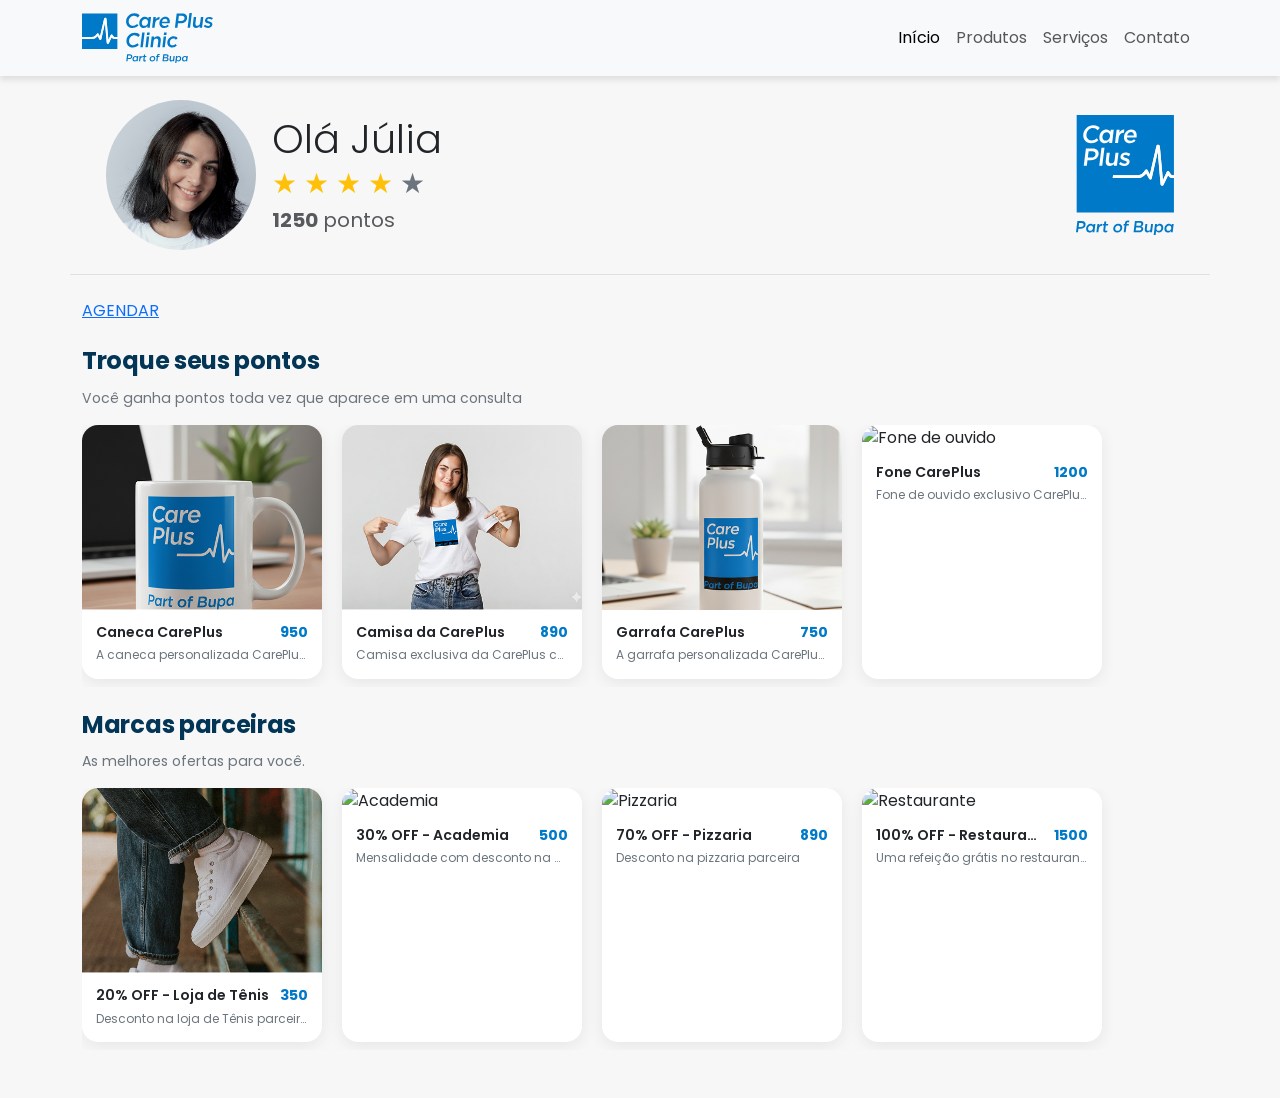
==== index.html @ bc7480e4 "feat: implementando a logica do localstorage" ====
<!DOCTYPE html>
<html lang="pt-br">

<head>
    <meta charset="UTF-8">
    <meta name="viewport" content="width=device-width, initial-scale=1.0">
    <title>CarePlus</title>

    <link rel="shortcut icon" href="images/Logotipo-Care_Plus.svg" type="image/x-icon">

    <link href="https://cdn.jsdelivr.net/npm/bootstrap@5.3.8/dist/css/bootstrap.min.css" rel="stylesheet"
        integrity="sha384-sRIl4kxILFvY47J16cr9ZwB07vP4J8+LH7qKQnuqkuIAvNWLzeN8tE5YBujZqJLB" crossorigin="anonymous">

    <link rel="stylesheet" href="https://cdn.jsdelivr.net/npm/bootstrap-icons@1.11.3/font/bootstrap-icons.min.css">

    <link rel="stylesheet" href="styles/index.css">

    <script src="https://cdn.jsdelivr.net/npm/bootstrap@5.3.8/dist/js/bootstrap.bundle.min.js"
        integrity="sha384-FKyoEForCGlyvwx9Hj09JcYn3nv7wiPVlz7YYwJrWVcXK/BmnVDxM+D2scQbITxI" crossorigin="anonymous"
        defer></script>
    <script src="scripts/home.js" defer></script>
</head>

<body>
    <header>
        <nav class="navbar navbar-expand-lg navbar-light bg-light">
            <div class="container">
                <a class="navbar-brand" href="index.html">
                    <img class="img-fluid" style="max-height:50px;" src="images/carePlus-logo.svg" alt="">
                </a>

                <!-- Botão lateral -->
                <button class="navbar-toggler" type="button" data-bs-toggle="offcanvas" data-bs-target="#menuLateral">
                    <span class="navbar-toggler-icon"></span>
                </button>

                <!-- Menu (desktop) -->
                <div class="collapse navbar-collapse d-none d-lg-flex">
                    <ul class="navbar-nav ms-auto">
                        <li class="nav-item">
                            <a class="nav-link active" href="index.html">Início</a>
                        </li>
                        <li class="nav-item">
                            <a class="nav-link" href="pages/produtos.html">Produtos</a>
                        </li>
                        <li class="nav-item">
                            <a class="nav-link" href="#">Serviços</a>
                        </li>
                        <li class="nav-item">
                            <a class="nav-link" href="#">Contato</a>
                        </li>
                    </ul>
                </div>

            </div>
        </nav>
    </header>
    <!-- MENU LATERAL -->
    <div class="offcanvas offcanvas-end" tabindex="-1" id="menuLateral">
        <div class="offcanvas-header">
            <h5 class="offcanvas-title">CarePlus</h5>
            <button type="button" class="btn-close" data-bs-dismiss="offcanvas"></button>
        </div>

        <div class="offcanvas-body">
            <ul class="nav flex-column">
                <li class="nav-item">
                    <a class="nav-link" href="#">Início</a>
                </li>
                <li class="nav-item">
                    <a class="nav-link" href="#">Produtos</a>
                </li>
                <li class="nav-item">
                    <a class="nav-link" href="#">Serviços</a>
                </li>
                <li class="nav-item">
                    <a class="nav-link" href="#">Contato</a>
                </li>
            </ul>
        </div>
    </div>
    <main>
        <section class="container">
            <div class="row align-items-center border-bottom p-4">
                <!-- Perfil -->
                <div class="col-md-8 d-flex align-items-center">

                    <img src="images/perfil.png" alt="Foto de perfil" class="rounded-circle me-3" width="150"
                        height="150">

                    <div>
                        <h5 class="display-6 mb-0">Olá Júlia</h5>

                        <div class="fs-3">
                            <span class="text-warning">&#9733;</span>
                            <span class="text-warning">&#9733;</span>
                            <span class="text-warning">&#9733;</span>
                            <span class="text-warning">&#9733;</span>
                            <span class="text-secondary">&#9733;</span>
                        </div>

                        <small class="text-muted fs-5"><strong>1250</strong> pontos</small>
                    </div>
                </div>

                <!-- Logo -->
                <div class="col-md-4 text-end d-none d-md-block">
                    <img src="images/Logotipo-Care_Plus.svg" alt="Care Plus" class="img-fluid"
                        style="max-height:120px;">
                </div>
            </div>
        </section>
        <section class="container my-4">
            <a href="pages/agenda.html">AGENDAR</a>
            <!-- Consulta card -->
            <div class="consulta-card p-4 p-md-5 position-relative mx-auto w-100" id="consultaCard">
                <!-- Título (mobile) -->
                <h2 class="titulo-card mb-4 d-md-none">Próxima Consulta</h2>

                <div class="row align-items-center">

                    <!-- Ações / Detalhes -->
                    <div class="col-md-7 order-2 order-md-1">

                        <!-- Título (desktop) -->
                        <h2 class="titulo-card mb-3 d-none d-md-block">Próxima Consulta</h2>

                        <div class="detalhes mb-4">
                            <div class="info-item">
                                <i class="bi bi-cloud-rain me-1"></i> Previsão do tempo: Chuva leve
                            </div>
                            <div class="info-item">
                                <i class="bi bi-geo-alt me-1"></i> Local: <output id="localizationOutput"></output>
                            </div>
                            <div class="info-item">
                                <i class="bi bi-bag me-1"></i> Especialista: <output id="especialidadeOutput"></output>
                            </div>
                        </div>

                        <div class="d-flex gap-3 mb-3 mb-md-0">
                            <button class="btn btn-confirmar px-4 py-2 rounded-3">Confirmar</button>
                            <a id="reagendarLink" href="pages/reagendar.html"><button
                                    class="btn btn-reagendar px-4 py-2 rounded-3">Reagendar</button></a>
                        </div>
                    </div>

                    <!-- Horário -->
                    <div
                        class="col-md-5 order-1 order-md-2 d-flex flex-column align-items-md-center align-items-start mb-4 mb-md-0">
                        <div class="badge-horario text-white fw-bold mb-2">
                            <output id="timeOutput">8:30</output>
                        </div>
                        <div class="texto-data fw-medium">
                            <output id="dataOutput">Quarta, 18 de nov</output>
                        </div>
                    </div>

                </div>

                <!-- Observação -->
                <div class="rodape-texto mt-3">
                    Compareça e ganhe +50 pontos, faltas sem aviso prévio perdem -100 pontos
                </div>

            </div>
        </section>
        <!-- ── TROQUE SEUS PONTOS ── -->
        <section class="container my-4">
            <div class="d-flex align-items-baseline justify-content-between mb-1">
                <h2 class="secao-titulo">Troque seus pontos</h2>
            </div>
            <p class="secao-subtitulo mb-3">Você ganha pontos toda vez que aparece em uma consulta</p>

            <div class="cards-scroll">
                <!-- Card 1 -->
                <div class="produto-card">
                    <img src="images/canecaCarePlus.png" alt="Caneca CarePlus">
                    <div class="produto-card-body">
                        <div class="d-flex justify-content-between align-items-start">
                            <span class="produto-nome">Caneca CarePlus</span>
                            <span class="produto-pontos ms-2">950</span>
                        </div>
                        <p class="produto-desc">A caneca personalizada CarePlus é uma...</p>
                    </div>
                </div>
                <!-- Card 2 -->
                <div class="produto-card">
                    <img src="images/camisaCarePlus.png" alt="Camisa CarePlus">
                    <div class="produto-card-body">
                        <div class="d-flex justify-content-between align-items-start">
                            <span class="produto-nome">Camisa da CarePlus</span>
                            <span class="produto-pontos ms-2">890</span>
                        </div>
                        <p class="produto-desc">Camisa exclusiva da CarePlus com...</p>
                    </div>
                </div>
                <!-- Card 3 -->
                <div class="produto-card">
                    <img src="images/garrafaCarePlus.png" alt="Garrafa CarePlus">
                    <div class="produto-card-body">
                        <div class="d-flex justify-content-between align-items-start">
                            <span class="produto-nome">Garrafa CarePlus</span>
                            <span class="produto-pontos ms-2">750</span>
                        </div>
                        <p class="produto-desc">A garrafa personalizada CarePlus é um...</p>
                    </div>
                </div>
                <!-- Card 4 -->
                <div class="produto-card">
                    <img src="https://images.unsplash.com/photo-1484704849700-f032a568e944?w=400&q=80"
                        alt="Fone de ouvido">
                    <div class="produto-card-body">
                        <div class="d-flex justify-content-between align-items-start">
                            <span class="produto-nome">Fone CarePlus</span>
                            <span class="produto-pontos ms-2">1200</span>
                        </div>
                        <p class="produto-desc">Fone de ouvido exclusivo CarePlus...</p>
                    </div>
                </div>
            </div>
        </section>
        <!-- ── MARCAS PARCEIRAS ── -->
        <section class="container my-4 mb-5">
            <div class="d-flex align-items-baseline justify-content-between mb-1">
                <h2 class="secao-titulo">Marcas parceiras</h2>
            </div>
            <p class="secao-subtitulo mb-3">As melhores ofertas para você.</p>

            <div class="cards-scroll">
                <!-- Card Parceiro 1 -->
                <div class="produto-card">
                    <img src="images/tenisCarePlus.png" alt="Loja de Tênis">
                    <div class="produto-card-body">
                        <div class="d-flex justify-content-between align-items-start">
                            <span class="produto-nome">20% OFF - Loja de Tênis</span>
                            <span class="produto-pontos ms-2">350</span>
                        </div>
                        <p class="produto-desc">Desconto na loja de Tênis parceira</p>
                    </div>
                </div>
                <!-- Card Parceiro 2 -->
                <div class="produto-card">
                    <img src="https://images.unsplash.com/photo-1534438327276-14e5300c3a48?w=400&q=80" alt="Academia">
                    <div class="produto-card-body">
                        <div class="d-flex justify-content-between align-items-start">
                            <span class="produto-nome">30% OFF - Academia</span>
                            <span class="produto-pontos ms-2">500</span>
                        </div>
                        <p class="produto-desc">Mensalidade com desconto na academia parceira</p>
                    </div>
                </div>
                <!-- Card Parceiro 3 -->
                <div class="produto-card">
                    <img src="https://images.unsplash.com/photo-1513104890138-7c749659a591?w=400&q=80" alt="Pizzaria">
                    <div class="produto-card-body">
                        <div class="d-flex justify-content-between align-items-start">
                            <span class="produto-nome">70% OFF - Pizzaria</span>
                            <span class="produto-pontos ms-2">890</span>
                        </div>
                        <p class="produto-desc">Desconto na pizzaria parceira</p>
                    </div>
                </div>
                <!-- Card Parceiro 4 -->
                <div class="produto-card">
                    <img src="https://images.unsplash.com/photo-1414235077428-338989a2e8c0?w=400&q=80"
                        alt="Restaurante">
                    <div class="produto-card-body">
                        <div class="d-flex justify-content-between align-items-start">
                            <span class="produto-nome">100% OFF - Restaurante</span>
                            <span class="produto-pontos ms-2">1500</span>
                        </div>
                        <p class="produto-desc">Uma refeição grátis no restaurante...</p>
                    </div>
                </div>

            </div>
        </section>


    </main>
</body>

</html>
---- styles/index.css ----
@import url('https://fonts.googleapis.com/css2?family=Montserrat:ital,wght@0,100..900;1,100..900&family=Poppins:ital,wght@0,100;0,200;0,300;0,400;0,500;0,600;0,700;0,800;0,900;1,100;1,200;1,300;1,400;1,500;1,600;1,700;1,800;1,900&display=swap');

:root {
    --color-primary: #0079C8;
    --color-primary-light: #00B5C8;
    --color-secondary: #023556;

    --color-bg-body: #f7f7f7;
    --color-bg-card: #ffffff;

    --color-text-main: #212529; 
    --color-text-muted: #6c757d; 
    --color-border: #dee2e6; 

    /* Typography */
    --font-family-base: "Poppins", sans-serif;
}

* {
    margin: 0;
    padding: 0;
    box-sizing: border-box;
    font-family: var(--font-family-base);
}

body {
    background-color: var(--color-bg-body);
}

.navbar-toggler {
    border: none;
    outline: none;
}

.navbar-toggler:focus {
    box-shadow: none;
    outline: none;
}

header {
    box-shadow: 0 4px 6px rgba(0, 0, 0, 0.1);
}

.consulta-card {
    background: linear-gradient(135deg, #ffffff, #c4e0fd 100%);
    border-radius: 1.25rem;
    box-shadow: 0 8px 24px rgba(0, 0, 0, 0.05);
    border: 1px solid rgba(255, 255, 255, 0.5);
}

.titulo-card {
    color: var(--color-secondary);
    font-size: 2.2rem;
    letter-spacing: -0.5px;
}

.info-item {
    color: var(--color-text-muted);
    font-size: 0.95rem;
    margin-bottom: 0.2rem;
}

.info-item i {
    width: 20px;
    text-align: center;
    color: #666;
}

/* Estilização dos Botões */
.btn-confirmar {
    background-color: var( --color-primary-light);
    border-color: var( --color-primary-light);
    color: white;
    font-weight: 500;
}

.btn-confirmar:hover {
    background-color: var( --color-primary);
    color: white;
}

.btn-reagendar {
    color: var( --color-primary-light);
    border-color: var( --color-primary-light);
    background-color: transparent;
    font-weight: 500;
}

.btn-reagendar:hover {
    background-color: var( --color-primary);
    color: white;
}

/* Estilização do Relógio e Data */
.badge-horario {
    background-color: var( --color-primary-light);
    font-size: 3rem;
    letter-spacing: 2px;
    padding: 0px 15px;
    border-radius: 12px;
}

.texto-data {
    color: var(--color-secondary);
    font-size: 1.6rem;
}

.rodape-texto {
    font-size: 0.65rem;
    color: #888;
}

 /* ── SEÇÃO TROQUE SEUS PONTOS ── */
        .secao-titulo {
            color: var(--color-secondary);
            font-size: 1.5rem;
            font-weight: 700;
            letter-spacing: -0.3px;
        }
 
        .secao-subtitulo {
            color: var(--color-text-muted);
            font-size: 0.88rem;
        }
 
        /* Cards de produto / recompensa */
        .produto-card {
            background: var(--color-bg-card);
            border-radius: 1rem;
            overflow: hidden;
            box-shadow: 0 4px 16px rgba(0,0,0,0.07);
            transition: transform 0.2s ease, box-shadow 0.2s ease;
            cursor: pointer;
        }
 
        .produto-card:hover {
            transform: translateY(-4px);
            box-shadow: 0 10px 28px rgba(0,0,0,0.12);
        }
 
        .produto-card img {
            width: 100%;
            height: 185px;
            object-fit: cover;
        }
 
        .produto-card-body {
            padding: 0.75rem 0.9rem 0.9rem;
        }
 
        .produto-nome {
            font-size: 0.88rem;
            font-weight: 600;
            color: var(--color-text-main);
            margin-bottom: 0.2rem;
            white-space: nowrap;
            overflow: hidden;
            text-overflow: ellipsis;
        }
 
        .produto-desc {
            font-size: 0.75rem;
            color: var(--color-text-muted);
            white-space: nowrap;
            overflow: hidden;
            text-overflow: ellipsis;
            margin-bottom: 0;
        }
 
        .produto-pontos {
            font-size: 0.88rem;
            font-weight: 700;
            color: var(--color-primary);
            white-space: nowrap;
        }
 
        /* Badge de pontos nos cards de parceiros */
        .parceiro-badge {
            display: inline-block;
            background: linear-gradient(135deg, var(--color-primary), var(--color-primary-light));
            color: #fff;
            font-size: 0.72rem;
            font-weight: 700;
            padding: 2px 8px;
            border-radius: 20px;
            letter-spacing: 0.3px;
        }
 
        /* Scroll horizontal no mobile */
        .cards-scroll {
            display: flex;
            gap: 1.25rem;
            overflow-x: auto;
            padding-bottom: 0.5rem;
            scroll-snap-type: x mandatory;
            -webkit-overflow-scrolling: touch;
        }
 
        .cards-scroll::-webkit-scrollbar {
            height: 4px;
        }
 
        .cards-scroll::-webkit-scrollbar-track {
            background: transparent;
        }
 
        .cards-scroll::-webkit-scrollbar-thumb {
            background: var(--color-border);
            border-radius: 4px;
        }
 
        .cards-scroll .produto-card {
            flex: 0 0 240px;
            scroll-snap-align: start;
        }

/* Mobile: horário acima */
@media (max-width: 767.98px) {
    .consulta-card .row { flex-wrap: wrap; }
    .consulta-card .col-md-5 { order: -1; display:flex; align-items:center; justify-content:flex-start; }
    .consulta-card .col-md-7 { order: 0; }
    .consulta-card .badge-horario { margin-bottom: 0.5rem; }
    .cards-scroll {
                display: grid;
                grid-template-columns: repeat(auto-fill, minmax(200px, 1fr));
                overflow-x: visible;
            }

            .cards-scroll .produto-card {
                flex: unset;
            }
}
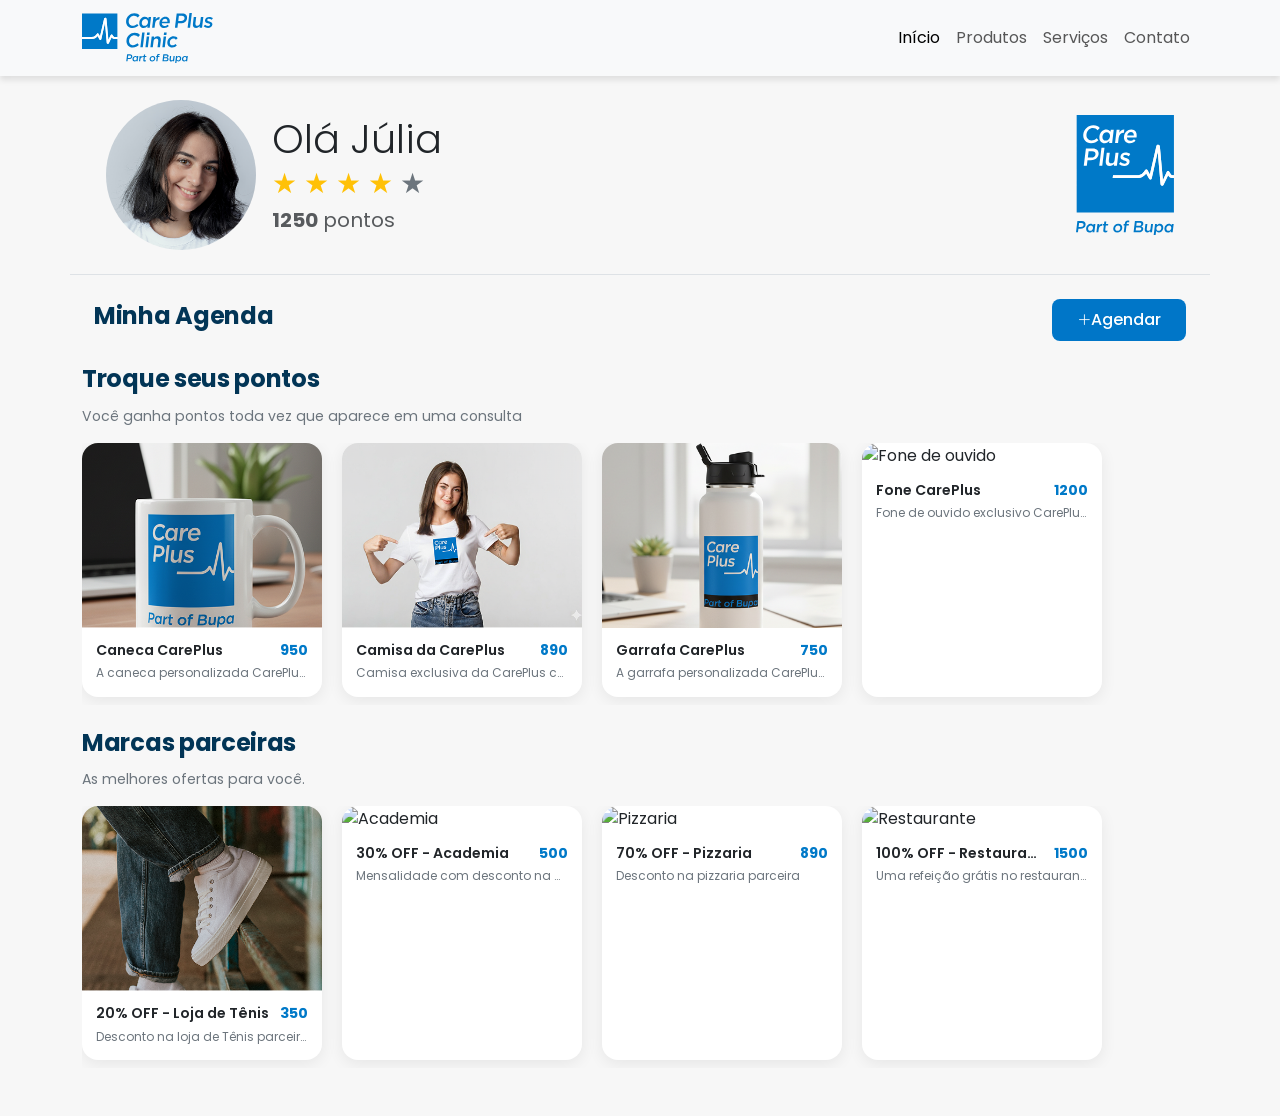
==== commit 1038d5eb: "feat: lista de consultas" ====
--- a/index.html
+++ b/index.html
@@ -111,9 +111,15 @@
             </div>
         </section>
         <section class="container my-4">
-            <a href="pages/agenda.html">AGENDAR</a>
+            <section class="container mb-3 d-flex justify-content-between align-items-center">
+                <h4 class="secao-titulo">Minha Agenda</h4>
+                <a href="pages/agenda.html">
+                    <button class="btn px-4 py-2 rounded-3 text-white fw-medium" style="background-color: #0076c8;"><i
+                            class="bi bi-plus-lg" style="font-size: 0.9rem;"></i>Agendar</button>
+                </a>
+            </section>
             <!-- Consulta card -->
-            <div class="consulta-card p-4 p-md-5 position-relative mx-auto w-100" id="consultaCard">
+            <div class="consulta-card p-4 p-md-5 position-relative mx-auto w-100 mb-4" id="consultaCard">
                 <!-- Título (mobile) -->
                 <h2 class="titulo-card mb-4 d-md-none">Próxima Consulta</h2>
 
@@ -150,7 +156,7 @@
                         <div class="badge-horario text-white fw-bold mb-2">
                             <output id="timeOutput">8:30</output>
                         </div>
-                        <div class="texto-data fw-medium">
+                        <div class="texto-data fw-medium text-capitalize">
                             <output id="dataOutput">Quarta, 18 de nov</output>
                         </div>
                     </div>
@@ -161,7 +167,21 @@
                 <div class="rodape-texto mt-3">
                     Compareça e ganhe +50 pontos, faltas sem aviso prévio perdem -100 pontos
                 </div>
-
+            </div>
+            <div class="accordion border-0 shadow-sm mt-3" id="accordionConsultas"
+                style="border-radius: 12px; overflow: hidden;">
+                <div class="accordion-item border-0">
+                    <h2 class="accordion-header">
+                        <button class="accordion-button collapsed bg-white fw-bold text-dark" type="button"
+                            data-bs-toggle="collapse" data-bs-target="#collapseLista">
+                            Outras Consultas Agendadas
+                        </button>
+                    </h2>
+                    <div id="collapseLista" class="accordion-collapse collapse" data-bs-parent="#accordionConsultas">
+                        <div class="accordion-body p-0" id="listaConsultasAcordeao">
+                        </div>
+                    </div>
+                </div>
             </div>
         </section>
         <!-- ── TROQUE SEUS PONTOS ── -->
--- a/styles/index.css
+++ b/styles/index.css
@@ -8,9 +8,9 @@
     --color-bg-body: #f7f7f7;
     --color-bg-card: #ffffff;
 
-    --color-text-main: #212529; 
-    --color-text-muted: #6c757d; 
-    --color-border: #dee2e6; 
+    --color-text-main: #212529;
+    --color-text-muted: #6c757d;
+    --color-border: #dee2e6;
 
     /* Typography */
     --font-family-base: "Poppins", sans-serif;
@@ -67,33 +67,45 @@
 }
 
 /* Estilização dos Botões */
+.btn-agendar {
+    background-color: var(--color-primary);
+    border-color: var(--color-primary);
+    color: white;
+    font-weight: 500;
+}
+
+.btn-agendar:hover {
+    background-color: var(--color-secondary);
+    color: #fff;
+}
+
 .btn-confirmar {
-    background-color: var( --color-primary-light);
-    border-color: var( --color-primary-light);
+    background-color: var(--color-primary-light);
+    border-color: var(--color-primary-light);
     color: white;
     font-weight: 500;
 }
 
 .btn-confirmar:hover {
-    background-color: var( --color-primary);
+    background-color: var(--color-primary);
     color: white;
 }
 
 .btn-reagendar {
-    color: var( --color-primary-light);
-    border-color: var( --color-primary-light);
+    color: var(--color-primary-light);
+    border-color: var(--color-primary-light);
     background-color: transparent;
     font-weight: 500;
 }
 
 .btn-reagendar:hover {
-    background-color: var( --color-primary);
+    background-color: var(--color-primary);
     color: white;
 }
 
 /* Estilização do Relógio e Data */
 .badge-horario {
-    background-color: var( --color-primary-light);
+    background-color: var(--color-primary-light);
     font-size: 3rem;
     letter-spacing: 2px;
     padding: 0px 15px;
@@ -110,123 +122,138 @@
     color: #888;
 }
 
- /* ── SEÇÃO TROQUE SEUS PONTOS ── */
-        .secao-titulo {
-            color: var(--color-secondary);
-            font-size: 1.5rem;
-            font-weight: 700;
-            letter-spacing: -0.3px;
-        }
- 
-        .secao-subtitulo {
-            color: var(--color-text-muted);
-            font-size: 0.88rem;
-        }
- 
-        /* Cards de produto / recompensa */
-        .produto-card {
-            background: var(--color-bg-card);
-            border-radius: 1rem;
-            overflow: hidden;
-            box-shadow: 0 4px 16px rgba(0,0,0,0.07);
-            transition: transform 0.2s ease, box-shadow 0.2s ease;
-            cursor: pointer;
-        }
- 
-        .produto-card:hover {
-            transform: translateY(-4px);
-            box-shadow: 0 10px 28px rgba(0,0,0,0.12);
-        }
- 
-        .produto-card img {
-            width: 100%;
-            height: 185px;
-            object-fit: cover;
-        }
- 
-        .produto-card-body {
-            padding: 0.75rem 0.9rem 0.9rem;
-        }
- 
-        .produto-nome {
-            font-size: 0.88rem;
-            font-weight: 600;
-            color: var(--color-text-main);
-            margin-bottom: 0.2rem;
-            white-space: nowrap;
-            overflow: hidden;
-            text-overflow: ellipsis;
-        }
- 
-        .produto-desc {
-            font-size: 0.75rem;
-            color: var(--color-text-muted);
-            white-space: nowrap;
-            overflow: hidden;
-            text-overflow: ellipsis;
-            margin-bottom: 0;
-        }
- 
-        .produto-pontos {
-            font-size: 0.88rem;
-            font-weight: 700;
-            color: var(--color-primary);
-            white-space: nowrap;
-        }
- 
-        /* Badge de pontos nos cards de parceiros */
-        .parceiro-badge {
-            display: inline-block;
-            background: linear-gradient(135deg, var(--color-primary), var(--color-primary-light));
-            color: #fff;
-            font-size: 0.72rem;
-            font-weight: 700;
-            padding: 2px 8px;
-            border-radius: 20px;
-            letter-spacing: 0.3px;
-        }
- 
-        /* Scroll horizontal no mobile */
-        .cards-scroll {
-            display: flex;
-            gap: 1.25rem;
-            overflow-x: auto;
-            padding-bottom: 0.5rem;
-            scroll-snap-type: x mandatory;
-            -webkit-overflow-scrolling: touch;
-        }
- 
-        .cards-scroll::-webkit-scrollbar {
-            height: 4px;
-        }
- 
-        .cards-scroll::-webkit-scrollbar-track {
-            background: transparent;
-        }
- 
-        .cards-scroll::-webkit-scrollbar-thumb {
-            background: var(--color-border);
-            border-radius: 4px;
-        }
- 
-        .cards-scroll .produto-card {
-            flex: 0 0 240px;
-            scroll-snap-align: start;
-        }
+/* ── SEÇÃO TROQUE SEUS PONTOS ── */
+.secao-titulo {
+    color: var(--color-secondary);
+    font-size: 1.5rem;
+    font-weight: 700;
+    letter-spacing: -0.3px;
+}
+
+.secao-subtitulo {
+    color: var(--color-text-muted);
+    font-size: 0.88rem;
+}
+
+/* Cards de produto / recompensa */
+.produto-card {
+    background: var(--color-bg-card);
+    border-radius: 1rem;
+    overflow: hidden;
+    box-shadow: 0 4px 16px rgba(0, 0, 0, 0.07);
+    transition: transform 0.2s ease, box-shadow 0.2s ease;
+    cursor: pointer;
+}
+
+.produto-card:hover {
+    transform: translateY(-4px);
+    box-shadow: 0 10px 28px rgba(0, 0, 0, 0.12);
+}
+
+.produto-card img {
+    width: 100%;
+    height: 185px;
+    object-fit: cover;
+}
+
+.produto-card-body {
+    padding: 0.75rem 0.9rem 0.9rem;
+}
+
+.produto-nome {
+    font-size: 0.88rem;
+    font-weight: 600;
+    color: var(--color-text-main);
+    margin-bottom: 0.2rem;
+    white-space: nowrap;
+    overflow: hidden;
+    text-overflow: ellipsis;
+}
+
+.produto-desc {
+    font-size: 0.75rem;
+    color: var(--color-text-muted);
+    white-space: nowrap;
+    overflow: hidden;
+    text-overflow: ellipsis;
+    margin-bottom: 0;
+}
+
+.produto-pontos {
+    font-size: 0.88rem;
+    font-weight: 700;
+    color: var(--color-primary);
+    white-space: nowrap;
+}
+
+/* Badge de pontos nos cards de parceiros */
+.parceiro-badge {
+    display: inline-block;
+    background: linear-gradient(135deg, var(--color-primary), var(--color-primary-light));
+    color: #fff;
+    font-size: 0.72rem;
+    font-weight: 700;
+    padding: 2px 8px;
+    border-radius: 20px;
+    letter-spacing: 0.3px;
+}
+
+/* Scroll horizontal no mobile */
+.cards-scroll {
+    display: flex;
+    gap: 1.25rem;
+    overflow-x: auto;
+    padding-bottom: 0.5rem;
+    scroll-snap-type: x mandatory;
+    -webkit-overflow-scrolling: touch;
+}
+
+.cards-scroll::-webkit-scrollbar {
+    height: 4px;
+}
+
+.cards-scroll::-webkit-scrollbar-track {
+    background: transparent;
+}
+
+.cards-scroll::-webkit-scrollbar-thumb {
+    background: var(--color-border);
+    border-radius: 4px;
+}
+
+.cards-scroll .produto-card {
+    flex: 0 0 240px;
+    scroll-snap-align: start;
+}
 
 /* Mobile: horário acima */
 @media (max-width: 767.98px) {
-    .consulta-card .row { flex-wrap: wrap; }
-    .consulta-card .col-md-5 { order: -1; display:flex; align-items:center; justify-content:flex-start; }
-    .consulta-card .col-md-7 { order: 0; }
-    .consulta-card .badge-horario { margin-bottom: 0.5rem; }
+    .consulta-card .row {
+        flex-wrap: wrap;
+    }
+
+    .consulta-card .col-md-5 {
+        order: -1;
+        display: flex;
+        align-items: center;
+        justify-content: flex-start;
+    }
+
+    .consulta-card .col-md-7 {
+        order: 0;
+    }
+
+    .consulta-card .badge-horario {
+        margin-bottom: 0.5rem;
+    }
+
     .cards-scroll {
-                display: grid;
-                grid-template-columns: repeat(auto-fill, minmax(200px, 1fr));
-                overflow-x: visible;
-            }
-
-            .cards-scroll .produto-card {
-                flex: unset;
-            }
+        display: grid;
+        grid-template-columns: repeat(auto-fill, minmax(200px, 1fr));
+        overflow-x: visible;
+    }
+
+    .cards-scroll .produto-card {
+        flex: unset;
+    }
 }
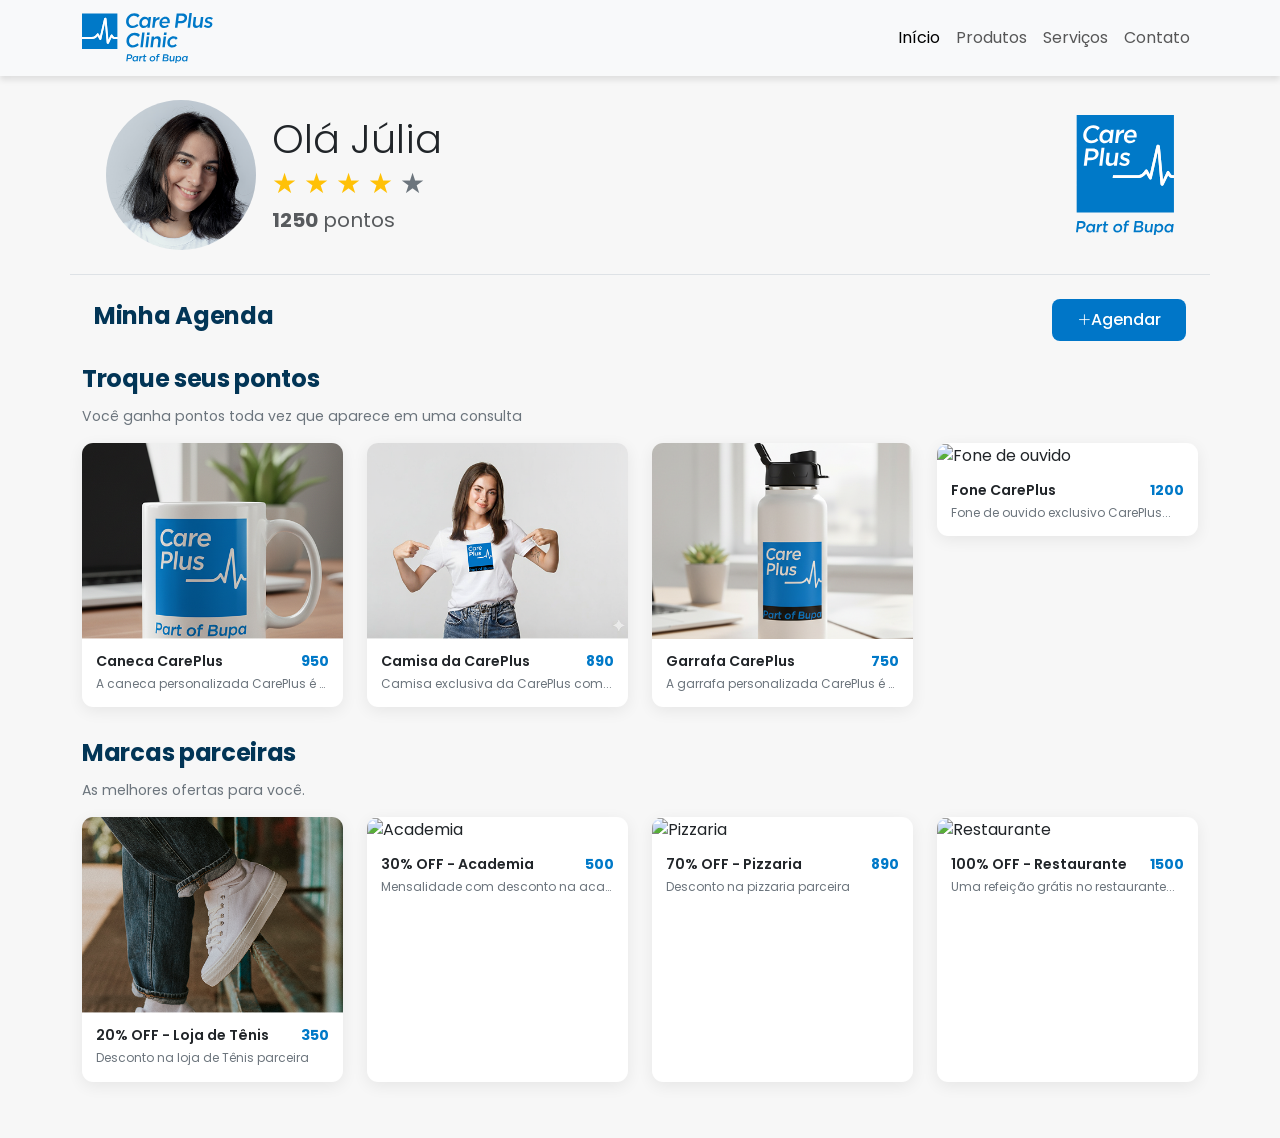
==== commit 1695c7ee: "style: ajustando o grid de produtos home" ====
--- a/index.html
+++ b/index.html
@@ -191,52 +191,60 @@
             </div>
             <p class="secao-subtitulo mb-3">Você ganha pontos toda vez que aparece em uma consulta</p>
 
-            <div class="cards-scroll">
+            <div class="cards-container">
                 <!-- Card 1 -->
-                <div class="produto-card">
-                    <img src="images/canecaCarePlus.png" alt="Caneca CarePlus">
-                    <div class="produto-card-body">
-                        <div class="d-flex justify-content-between align-items-start">
-                            <span class="produto-nome">Caneca CarePlus</span>
-                            <span class="produto-pontos ms-2">950</span>
-                        </div>
-                        <p class="produto-desc">A caneca personalizada CarePlus é uma...</p>
-                    </div>
-                </div>
+                <a class="produto-link" href="pages/produtos.html#caneca-careplus">
+                    <div class="produto-card">
+                        <img src="images/canecaCarePlus.png" alt="Caneca CarePlus">
+                        <div class="produto-card-body">
+                            <div class="d-flex justify-content-between align-items-start">
+                                <span class="produto-nome">Caneca CarePlus</span>
+                                <span class="produto-pontos ms-2">950</span>
+                            </div>
+                            <p class="produto-desc">A caneca personalizada CarePlus é uma...</p>
+                        </div>
+                    </div>
+                </a>
                 <!-- Card 2 -->
-                <div class="produto-card">
-                    <img src="images/camisaCarePlus.png" alt="Camisa CarePlus">
-                    <div class="produto-card-body">
-                        <div class="d-flex justify-content-between align-items-start">
-                            <span class="produto-nome">Camisa da CarePlus</span>
-                            <span class="produto-pontos ms-2">890</span>
-                        </div>
-                        <p class="produto-desc">Camisa exclusiva da CarePlus com...</p>
-                    </div>
-                </div>
+                <a class="produto-link" href="pages/produtos.html#camisa-careplus">
+                    <div class="produto-card">
+                        <img src="images/camisaCarePlus.png" alt="Camisa CarePlus">
+                        <div class="produto-card-body">
+                            <div class="d-flex justify-content-between align-items-start">
+                                <span class="produto-nome">Camisa da CarePlus</span>
+                                <span class="produto-pontos ms-2">890</span>
+                            </div>
+                            <p class="produto-desc">Camisa exclusiva da CarePlus com...</p>
+                        </div>
+                    </div>
+                </a>
                 <!-- Card 3 -->
-                <div class="produto-card">
-                    <img src="images/garrafaCarePlus.png" alt="Garrafa CarePlus">
-                    <div class="produto-card-body">
-                        <div class="d-flex justify-content-between align-items-start">
-                            <span class="produto-nome">Garrafa CarePlus</span>
-                            <span class="produto-pontos ms-2">750</span>
-                        </div>
-                        <p class="produto-desc">A garrafa personalizada CarePlus é um...</p>
-                    </div>
-                </div>
+                <a class="produto-link" href="pages/produtos.html#garrafa-careplus">
+                    <div class="produto-card">
+                        <img src="images/garrafaCarePlus.png" alt="Garrafa CarePlus">
+                        <div class="produto-card-body">
+                            <div class="d-flex justify-content-between align-items-start">
+                                <span class="produto-nome">Garrafa CarePlus</span>
+                                <span class="produto-pontos ms-2">750</span>
+                            </div>
+                            <p class="produto-desc">A garrafa personalizada CarePlus é um...</p>
+                        </div>
+                    </div>
+                </a>
                 <!-- Card 4 -->
-                <div class="produto-card">
-                    <img src="https://images.unsplash.com/photo-1484704849700-f032a568e944?w=400&q=80"
-                        alt="Fone de ouvido">
-                    <div class="produto-card-body">
-                        <div class="d-flex justify-content-between align-items-start">
-                            <span class="produto-nome">Fone CarePlus</span>
-                            <span class="produto-pontos ms-2">1200</span>
-                        </div>
-                        <p class="produto-desc">Fone de ouvido exclusivo CarePlus...</p>
-                    </div>
-                </div>
+                <a class="produto-link" href="pages/produtos.html#fone-careplus">
+                    <div class="produto-card">
+                        <img src="https://images.unsplash.com/photo-1484704849700-f032a568e944?w=400&q=80"
+                            alt="Fone de ouvido">
+                        <div class="produto-card-body">
+                            <div class="d-flex justify-content-between align-items-start">
+                                <span class="produto-nome">Fone CarePlus</span>
+                                <span class="produto-pontos ms-2">1200</span>
+                            </div>
+                            <p class="produto-desc">Fone de ouvido exclusivo CarePlus...</p>
+                        </div>
+                    </div>
+                </a>
             </div>
         </section>
         <!-- ── MARCAS PARCEIRAS ── -->
@@ -246,7 +254,7 @@
             </div>
             <p class="secao-subtitulo mb-3">As melhores ofertas para você.</p>
 
-            <div class="cards-scroll">
+            <div class="cards-container">
                 <!-- Card Parceiro 1 -->
                 <div class="produto-card">
                     <img src="images/tenisCarePlus.png" alt="Loja de Tênis">
--- a/styles/index.css
+++ b/styles/index.css
@@ -138,13 +138,27 @@
 /* Cards de produto / recompensa */
 .produto-card {
     background: var(--color-bg-card);
-    border-radius: 1rem;
+    border-radius: .7rem;
     overflow: hidden;
     box-shadow: 0 4px 16px rgba(0, 0, 0, 0.07);
     transition: transform 0.2s ease, box-shadow 0.2s ease;
     cursor: pointer;
 }
 
+.produto-link {
+    display: block;
+    color: inherit;
+    text-decoration: none;
+    height: 100%;
+}
+
+.produto-link:focus-visible {
+    outline: 2px solid var(--color-primary-light);
+    outline-offset: 3px;
+    border-radius: .7rem;
+}
+
+
 .produto-card:hover {
     transform: translateY(-4px);
     box-shadow: 0 10px 28px rgba(0, 0, 0, 0.12);
@@ -152,8 +166,10 @@
 
 .produto-card img {
     width: 100%;
-    height: 185px;
+    aspect-ratio: 4 / 3;
+    height: auto;
     object-fit: cover;
+    object-position: center;
 }
 
 .produto-card-body {
@@ -199,29 +215,28 @@
 }
 
 /* Scroll horizontal no mobile */
-.cards-scroll {
-    display: flex;
-    gap: 1.25rem;
-    overflow-x: auto;
+.cards-container {
+    display: grid;
+    grid-template-columns: repeat(auto-fit, minmax(min(200px, 100%), 1fr));
+    gap: clamp(1rem, 2vw, 1.5rem);
+    justify-items: stretch;
     padding-bottom: 0.5rem;
-    scroll-snap-type: x mandatory;
-    -webkit-overflow-scrolling: touch;
-}
-
-.cards-scroll::-webkit-scrollbar {
+}
+
+.cards-container::-webkit-scrollbar {
     height: 4px;
 }
 
-.cards-scroll::-webkit-scrollbar-track {
+.cards-container::-webkit-scrollbar-track {
     background: transparent;
 }
 
-.cards-scroll::-webkit-scrollbar-thumb {
+.cards-container::-webkit-scrollbar-thumb {
     background: var(--color-border);
     border-radius: 4px;
 }
 
-.cards-scroll .produto-card {
+.cards-container .produto-card {
     flex: 0 0 240px;
     scroll-snap-align: start;
 }
@@ -246,14 +261,4 @@
     .consulta-card .badge-horario {
         margin-bottom: 0.5rem;
     }
-
-    .cards-scroll {
-        display: grid;
-        grid-template-columns: repeat(auto-fill, minmax(200px, 1fr));
-        overflow-x: visible;
-    }
-
-    .cards-scroll .produto-card {
-        flex: unset;
-    }
 }
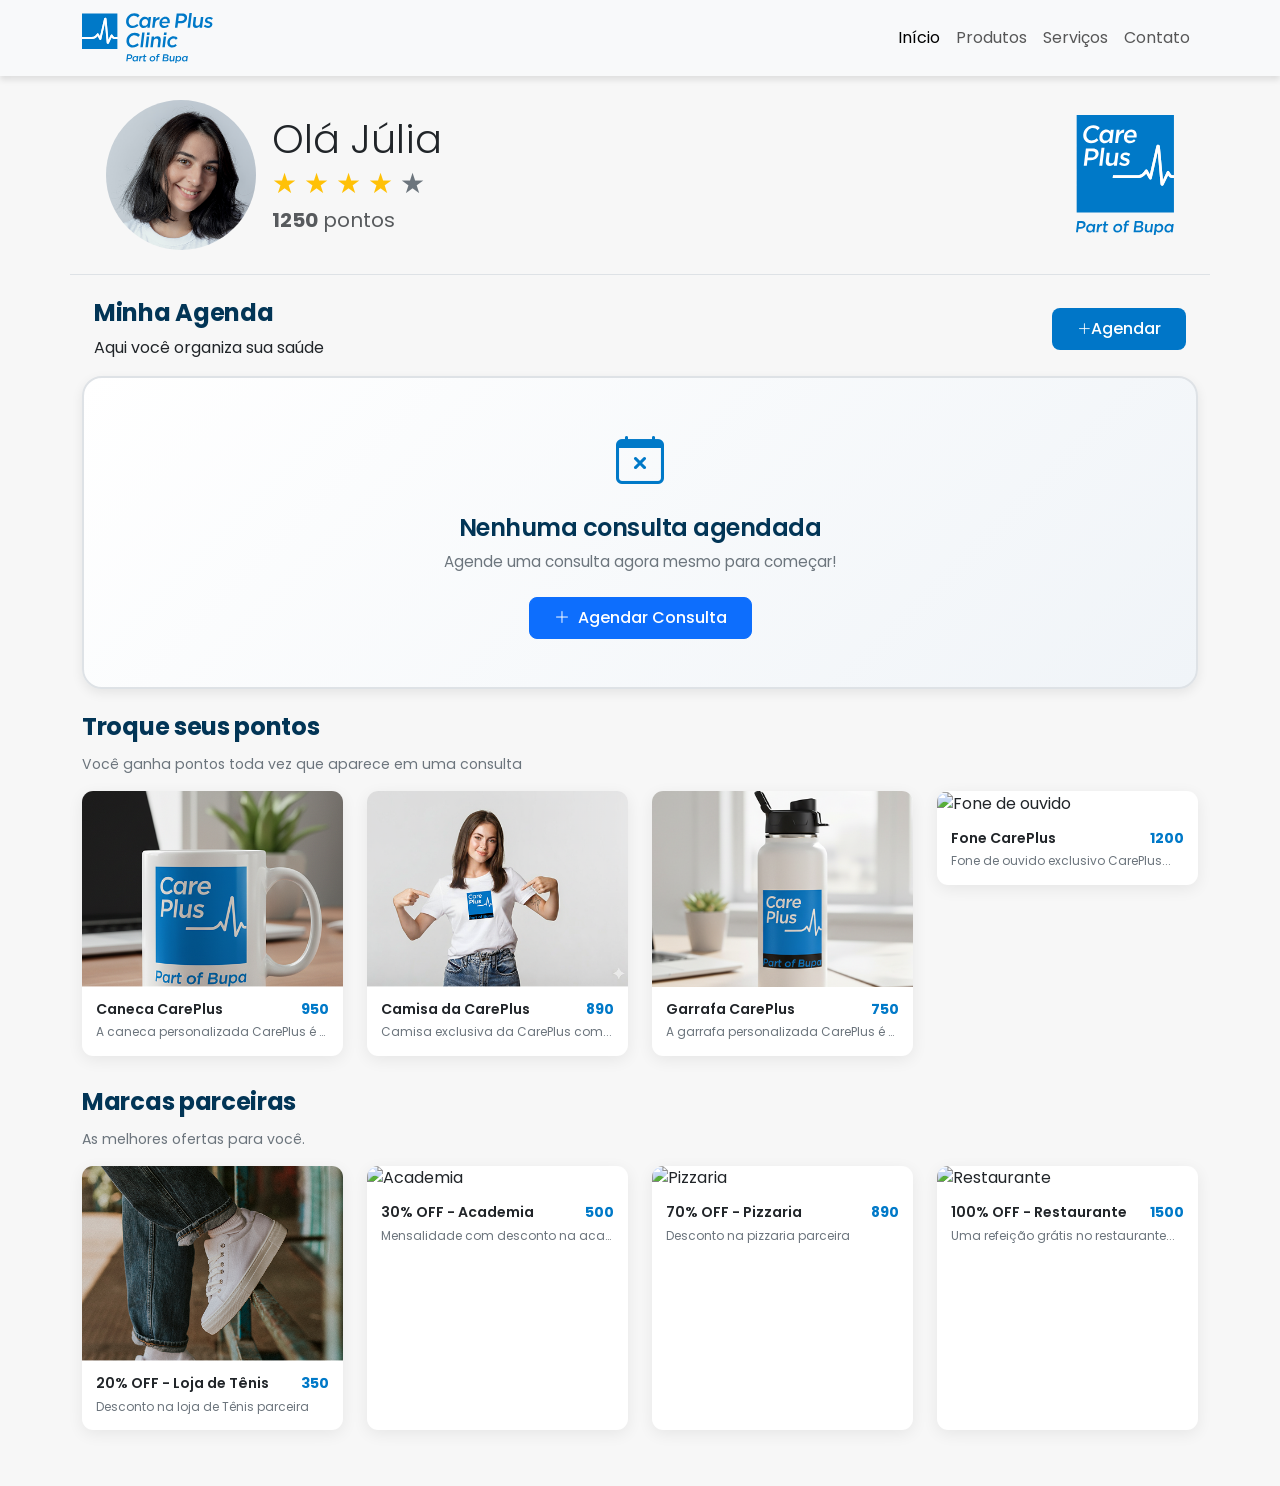
==== commit 11fe19f2: "feat: adiciona card de agenda vazia e destaca horário original ao reagendar" ====
--- a/index.html
+++ b/index.html
@@ -112,14 +112,17 @@
         </section>
         <section class="container my-4">
             <section class="container mb-3 d-flex justify-content-between align-items-center">
-                <h4 class="secao-titulo">Minha Agenda</h4>
+                <div>
+                    <h4 class="secao-titulo">Minha Agenda</h4>
+                    <p class="m-0">Aqui você organiza sua saúde</p>
+                </div>
                 <a href="pages/agenda.html">
                     <button class="btn px-4 py-2 rounded-3 text-white fw-medium" style="background-color: #0076c8;"><i
                             class="bi bi-plus-lg" style="font-size: 0.9rem;"></i>Agendar</button>
                 </a>
             </section>
             <!-- Consulta card -->
-            <div class="consulta-card p-4 p-md-5 position-relative mx-auto w-100 mb-4" id="consultaCard">
+            <div class="consulta-card p-4 p-md-5 position-relative mx-auto w-100 mb-4 d-none" id="consultaCard">
                 <!-- Título (mobile) -->
                 <h2 class="titulo-card mb-4 d-md-none">Próxima Consulta</h2>
 
@@ -168,6 +171,20 @@
                     Compareça e ganhe +50 pontos, faltas sem aviso prévio perdem -100 pontos
                 </div>
             </div>
+            <!-- Mensagem quando não há consulta -->
+            <div id="semConsultaCard" class="sem-consulta-card text-center p-5 mb-4">
+                <div class="sem-consulta-icone mb-3">
+                    <i class="bi bi-calendar-x"></i>
+                </div>
+                <h3 class="sem-consulta-titulo mb-2">Nenhuma consulta agendada</h3>
+                <p class="sem-consulta-subtitulo mb-4">Agende uma consulta agora mesmo para começar!</p>
+                <a href="pages/agenda.html">
+                    <button class="btn btn-primary px-4 py-2 rounded-3 fw-medium">
+                        <i class="bi bi-plus-lg me-2"></i>Agendar Consulta
+                    </button>
+                </a>
+            </div>
+
             <div class="accordion border-0 shadow-sm mt-3" id="accordionConsultas"
                 style="border-radius: 12px; overflow: hidden;">
                 <div class="accordion-item border-0">
--- a/styles/index.css
+++ b/styles/index.css
@@ -96,6 +96,38 @@
     border-color: var(--color-primary-light);
     background-color: transparent;
     font-weight: 500;
+}
+
+/* mensagem sem consulta */
+.sem-consulta-card {
+    background: linear-gradient(135deg, #ffffff, #f0f4f8 100%);
+    border: 2px solid #dee2e6;
+    border-radius: 1.25rem;
+    box-shadow: 0 4px 12px rgba(0, 0, 0, 0.08);
+    transition: all 0.3s ease;
+}
+
+.sem-consulta-card:hover {
+    border-color: #fff;
+    box-shadow: 0 8px 24px rgba(0, 170, 200, 0.15);
+}
+
+.sem-consulta-icone {
+    font-size: 3rem;
+    color: var(--color-primary);
+}
+
+.sem-consulta-titulo {
+    color: var(--color-secondary);
+    font-size: 1.5rem;
+    font-weight: 600;
+    letter-spacing: -0.5px;
+}
+
+.sem-consulta-subtitulo {
+    color: var(--color-text-muted);
+    font-size: 0.95rem;
+    line-height: 1.5;
 }
 
 .btn-reagendar:hover {
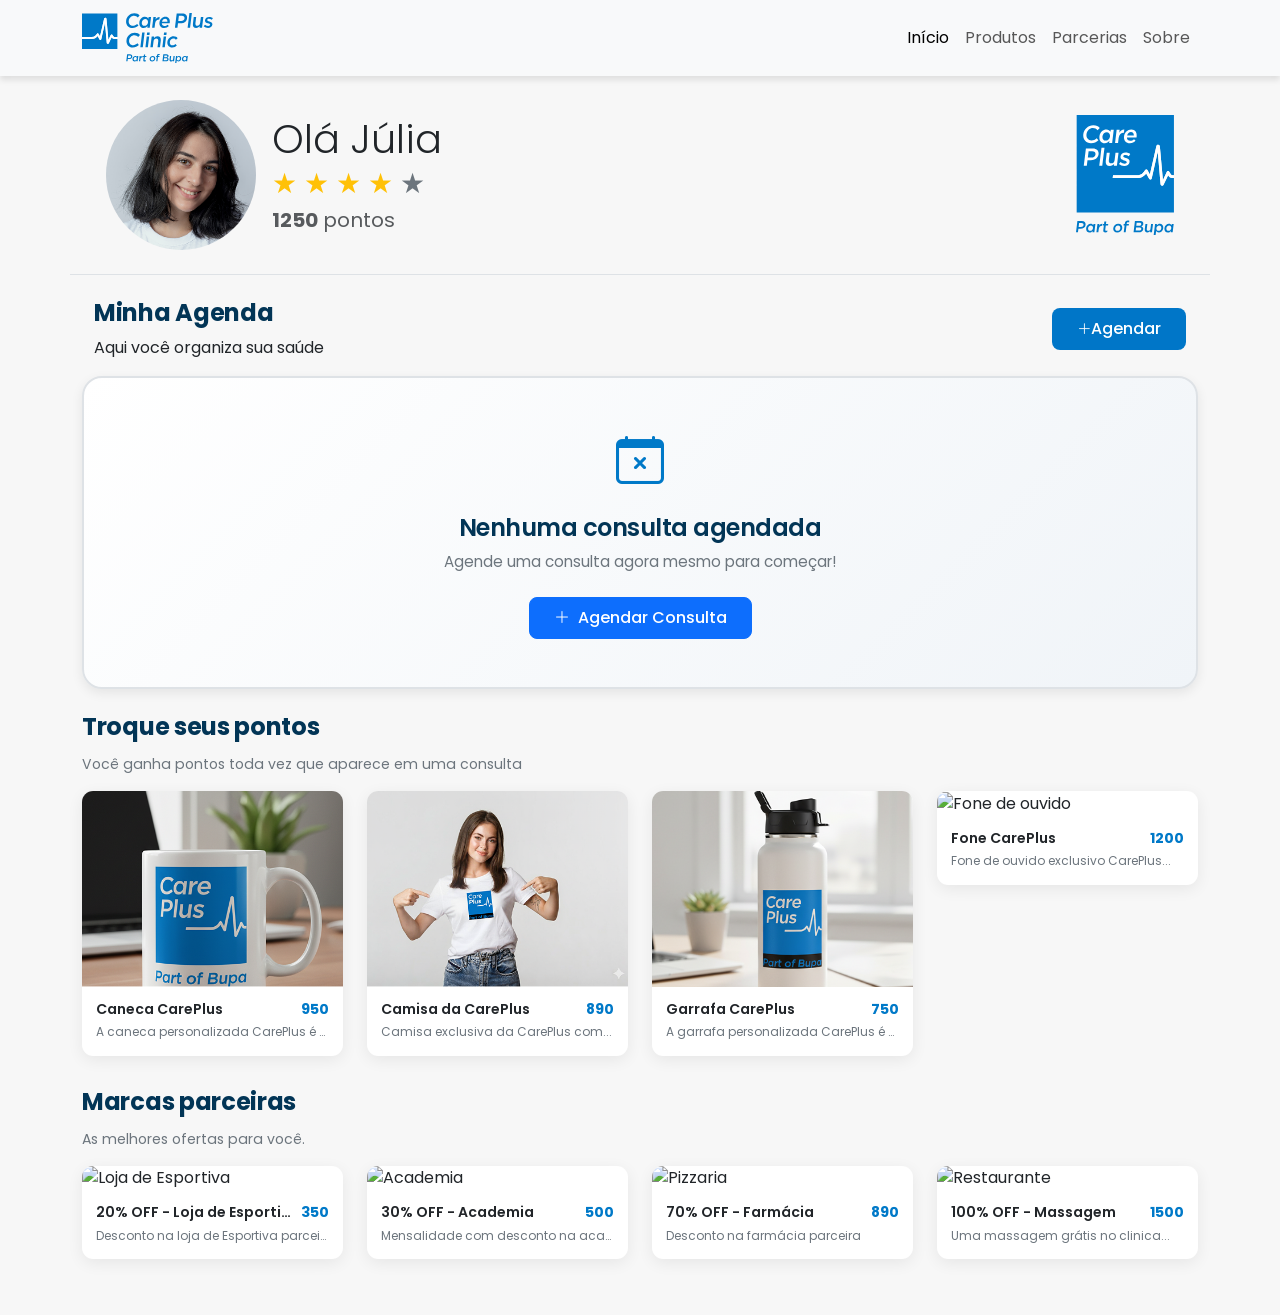
==== commit e3d855bc: "feat: pagina de parcerias" ====
--- a/index.html
+++ b/index.html
@@ -44,10 +44,10 @@
                             <a class="nav-link" href="pages/produtos.html">Produtos</a>
                         </li>
                         <li class="nav-item">
-                            <a class="nav-link" href="#">Serviços</a>
+                            <a class="nav-link" href="pages/parceiras.html">Parcerias</a>
                         </li>
                         <li class="nav-item">
-                            <a class="nav-link" href="#">Contato</a>
+                            <a class="nav-link" href="pages/sobre.html">Sobre</a>
                         </li>
                     </ul>
                 </div>
@@ -65,16 +65,16 @@
         <div class="offcanvas-body">
             <ul class="nav flex-column">
                 <li class="nav-item">
-                    <a class="nav-link" href="#">Início</a>
+                    <a class="nav-link active" href="index.html">Início</a>
                 </li>
                 <li class="nav-item">
-                    <a class="nav-link" href="#">Produtos</a>
+                    <a class="nav-link" href="pages/produtos.html">Produtos</a>
                 </li>
                 <li class="nav-item">
-                    <a class="nav-link" href="#">Serviços</a>
+                    <a class="nav-link" href="pages/parceiras.html">Parcerias</a>
                 </li>
                 <li class="nav-item">
-                    <a class="nav-link" href="#">Contato</a>
+                    <a class="nav-link" href="pages/sobre.html">Sobre</a>
                 </li>
             </ul>
         </div>
@@ -273,50 +273,60 @@
 
             <div class="cards-container">
                 <!-- Card Parceiro 1 -->
-                <div class="produto-card">
-                    <img src="images/tenisCarePlus.png" alt="Loja de Tênis">
-                    <div class="produto-card-body">
-                        <div class="d-flex justify-content-between align-items-start">
-                            <span class="produto-nome">20% OFF - Loja de Tênis</span>
-                            <span class="produto-pontos ms-2">350</span>
-                        </div>
-                        <p class="produto-desc">Desconto na loja de Tênis parceira</p>
-                    </div>
-                </div>
+                <a class="produto-link" href="pages/parceiras.html#loja-tenis">
+                    <div class="produto-card">
+                        <img src="images/lojaEsportiva.png" alt="Loja de Esportiva">
+                        <div class="produto-card-body">
+                            <div class="d-flex justify-content-between align-items-start">
+                                <span class="produto-nome">20% OFF - Loja de Esportiva</span>
+                                <span class="produto-pontos ms-2">350</span>
+                            </div>
+                            <p class="produto-desc">Desconto na loja de Esportiva parceira</p>
+                        </div>
+                    </div>
+                </a>
                 <!-- Card Parceiro 2 -->
-                <div class="produto-card">
-                    <img src="https://images.unsplash.com/photo-1534438327276-14e5300c3a48?w=400&q=80" alt="Academia">
-                    <div class="produto-card-body">
-                        <div class="d-flex justify-content-between align-items-start">
-                            <span class="produto-nome">30% OFF - Academia</span>
-                            <span class="produto-pontos ms-2">500</span>
-                        </div>
-                        <p class="produto-desc">Mensalidade com desconto na academia parceira</p>
-                    </div>
-                </div>
+                <a class="produto-link" href="pages/parceiras.html#academia-parceira">
+                    <div class="produto-card">
+                        <img src="https://images.unsplash.com/photo-1534438327276-14e5300c3a48?w=400&q=80"
+                            alt="Academia">
+                        <div class="produto-card-body">
+                            <div class="d-flex justify-content-between align-items-start">
+                                <span class="produto-nome">30% OFF - Academia</span>
+                                <span class="produto-pontos ms-2">500</span>
+                            </div>
+                            <p class="produto-desc">Mensalidade com desconto na academia parceira</p>
+                        </div>
+                    </div>
+                </a>
                 <!-- Card Parceiro 3 -->
-                <div class="produto-card">
-                    <img src="https://images.unsplash.com/photo-1513104890138-7c749659a591?w=400&q=80" alt="Pizzaria">
-                    <div class="produto-card-body">
-                        <div class="d-flex justify-content-between align-items-start">
-                            <span class="produto-nome">70% OFF - Pizzaria</span>
-                            <span class="produto-pontos ms-2">890</span>
-                        </div>
-                        <p class="produto-desc">Desconto na pizzaria parceira</p>
-                    </div>
-                </div>
+                <a class="produto-link" href="pages/parceiras.html#pizzaria-parceira">
+                    <div class="produto-card">
+                        <img src="images/farmacia.jpg"
+                            alt="Pizzaria">
+                        <div class="produto-card-body">
+                            <div class="d-flex justify-content-between align-items-start">
+                                <span class="produto-nome">70% OFF - Farmácia</span>
+                                <span class="produto-pontos ms-2">890</span>
+                            </div>
+                            <p class="produto-desc">Desconto na farmácia parceira</p>
+                        </div>
+                    </div>
+                </a>
                 <!-- Card Parceiro 4 -->
-                <div class="produto-card">
-                    <img src="https://images.unsplash.com/photo-1414235077428-338989a2e8c0?w=400&q=80"
-                        alt="Restaurante">
-                    <div class="produto-card-body">
-                        <div class="d-flex justify-content-between align-items-start">
-                            <span class="produto-nome">100% OFF - Restaurante</span>
-                            <span class="produto-pontos ms-2">1500</span>
-                        </div>
-                        <p class="produto-desc">Uma refeição grátis no restaurante...</p>
-                    </div>
-                </div>
+                <a class="produto-link" href="pages/parceiras.html#restaurante-parceiro">
+                    <div class="produto-card">
+                        <img src="images/massagem.jpg"
+                            alt="Restaurante">
+                        <div class="produto-card-body">
+                            <div class="d-flex justify-content-between align-items-start">
+                                <span class="produto-nome">100% OFF - Massagem</span>
+                                <span class="produto-pontos ms-2">1500</span>
+                            </div>
+                            <p class="produto-desc">Uma massagem grátis no clinica...</p>
+                        </div>
+                    </div>
+                </a>
 
             </div>
         </section>
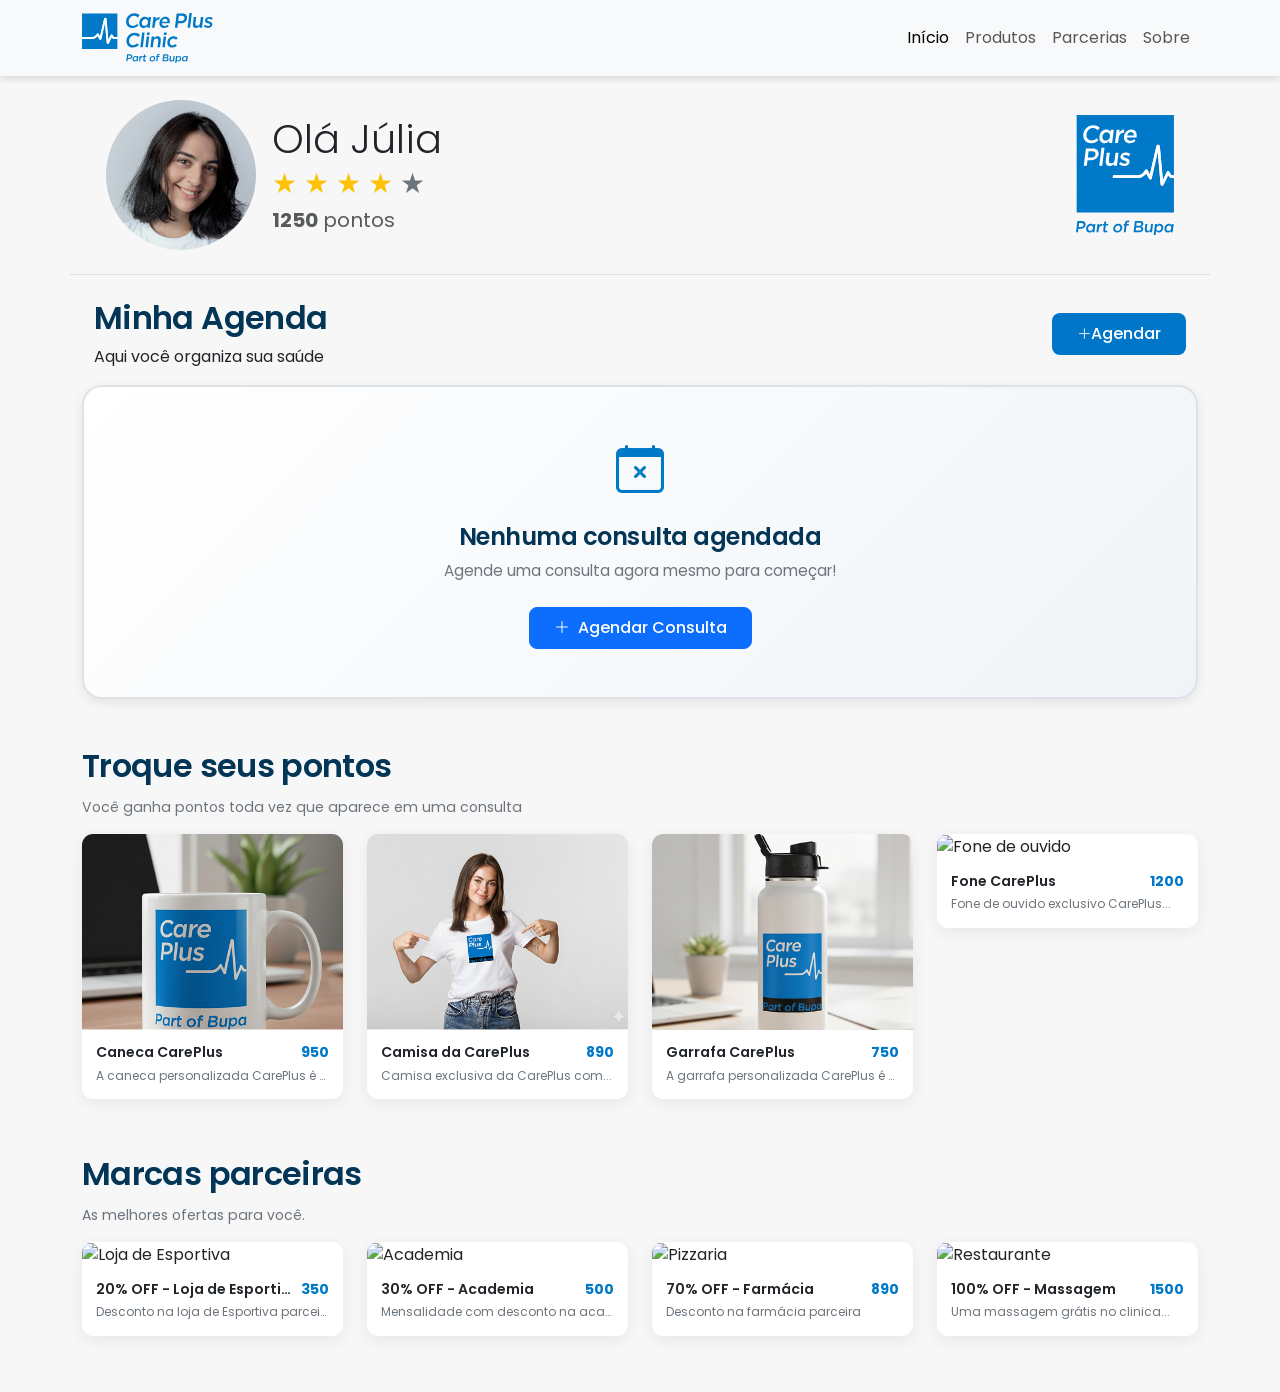
==== commit edac1e94: "feat: criando a pagina sobre" ====
--- a/index.html
+++ b/index.html
@@ -110,7 +110,7 @@
                 </div>
             </div>
         </section>
-        <section class="container my-4">
+        <section class="container my-4  mb-5">
             <section class="container mb-3 d-flex justify-content-between align-items-center">
                 <div>
                     <h4 class="secao-titulo">Minha Agenda</h4>
@@ -118,105 +118,105 @@
                 </div>
                 <a href="pages/agenda.html">
                     <button class="btn px-4 py-2 rounded-3 text-white fw-medium" style="background-color: #0076c8;"><i
-                            class="bi bi-plus-lg" style="font-size: 0.9rem;"></i>Agendar</button>
-                </a>
-            </section>
-            <!-- Consulta card -->
-            <div class="consulta-card p-4 p-md-5 position-relative mx-auto w-100 mb-4 d-none" id="consultaCard">
-                <!-- Título (mobile) -->
-                <h2 class="titulo-card mb-4 d-md-none">Próxima Consulta</h2>
-
-                <div class="row align-items-center">
-
-                    <!-- Ações / Detalhes -->
-                    <div class="col-md-7 order-2 order-md-1">
-
-                        <!-- Título (desktop) -->
-                        <h2 class="titulo-card mb-3 d-none d-md-block">Próxima Consulta</h2>
-
-                        <div class="detalhes mb-4">
-                            <div class="info-item">
-                                <i class="bi bi-cloud-rain me-1"></i> Previsão do tempo: Chuva leve
-                            </div>
-                            <div class="info-item">
-                                <i class="bi bi-geo-alt me-1"></i> Local: <output id="localizationOutput"></output>
-                            </div>
-                            <div class="info-item">
-                                <i class="bi bi-bag me-1"></i> Especialista: <output id="especialidadeOutput"></output>
-                            </div>
-                        </div>
-
-                        <div class="d-flex gap-3 mb-3 mb-md-0">
-                            <button class="btn btn-confirmar px-4 py-2 rounded-3">Confirmar</button>
-                            <a id="reagendarLink" href="pages/reagendar.html"><button
+                        class="bi bi-plus-lg" style="font-size: 0.9rem;"></i>Agendar</button>
+                    </a>
+                </section>
+                <!-- Consulta card -->
+                <div class="consulta-card p-4 p-md-5 position-relative mx-auto w-100 mb-4 d-none" id="consultaCard">
+                    <!-- Título (mobile) -->
+                    <h2 class="titulo-card mb-4 d-md-none">Próxima Consulta</h2>
+                    
+                    <div class="row align-items-center">
+                        
+                        <!-- Ações / Detalhes -->
+                        <div class="col-md-7 order-2 order-md-1">
+                            
+                            <!-- Título (desktop) -->
+                            <h2 class="titulo-card mb-3 d-none d-md-block">Próxima Consulta</h2>
+                            
+                            <div class="detalhes mb-4">
+                                <div class="info-item">
+                                    <i class="bi bi-cloud-rain me-1"></i> Previsão do tempo: Chuva leve
+                                </div>
+                                <div class="info-item">
+                                    <i class="bi bi-geo-alt me-1"></i> Local: <output id="localizationOutput"></output>
+                                </div>
+                                <div class="info-item">
+                                    <i class="bi bi-bag me-1"></i> Especialista: <output id="especialidadeOutput"></output>
+                                </div>
+                            </div>
+                            
+                            <div class="d-flex gap-3 mb-3 mb-md-0">
+                                <button class="btn btn-confirmar px-4 py-2 rounded-3">Confirmar</button>
+                                <a id="reagendarLink" href="pages/reagendar.html"><button
                                     class="btn btn-reagendar px-4 py-2 rounded-3">Reagendar</button></a>
-                        </div>
-                    </div>
-
-                    <!-- Horário -->
-                    <div
-                        class="col-md-5 order-1 order-md-2 d-flex flex-column align-items-md-center align-items-start mb-4 mb-md-0">
-                        <div class="badge-horario text-white fw-bold mb-2">
-                            <output id="timeOutput">8:30</output>
-                        </div>
-                        <div class="texto-data fw-medium text-capitalize">
-                            <output id="dataOutput">Quarta, 18 de nov</output>
-                        </div>
-                    </div>
-
-                </div>
-
-                <!-- Observação -->
-                <div class="rodape-texto mt-3">
-                    Compareça e ganhe +50 pontos, faltas sem aviso prévio perdem -100 pontos
-                </div>
-            </div>
-            <!-- Mensagem quando não há consulta -->
-            <div id="semConsultaCard" class="sem-consulta-card text-center p-5 mb-4">
-                <div class="sem-consulta-icone mb-3">
-                    <i class="bi bi-calendar-x"></i>
-                </div>
-                <h3 class="sem-consulta-titulo mb-2">Nenhuma consulta agendada</h3>
-                <p class="sem-consulta-subtitulo mb-4">Agende uma consulta agora mesmo para começar!</p>
-                <a href="pages/agenda.html">
-                    <button class="btn btn-primary px-4 py-2 rounded-3 fw-medium">
-                        <i class="bi bi-plus-lg me-2"></i>Agendar Consulta
-                    </button>
-                </a>
-            </div>
-
-            <div class="accordion border-0 shadow-sm mt-3" id="accordionConsultas"
+                                </div>
+                            </div>
+                            
+                            <!-- Horário -->
+                            <div
+                            class="col-md-5 order-1 order-md-2 d-flex flex-column align-items-md-center align-items-start mb-4 mb-md-0">
+                            <div class="badge-horario text-white fw-bold mb-2">
+                                <output id="timeOutput">8:30</output>
+                            </div>
+                            <div class="texto-data fw-medium text-capitalize">
+                                <output id="dataOutput">Quarta, 18 de nov</output>
+                            </div>
+                        </div>
+                        
+                    </div>
+                    
+                    <!-- Observação -->
+                    <div class="rodape-texto mt-3">
+                        Compareça e ganhe +50 pontos, faltas sem aviso prévio perdem -100 pontos
+                    </div>
+                </div>
+                <!-- Mensagem quando não há consulta -->
+                <div id="semConsultaCard" class="sem-consulta-card text-center p-5 mb-4">
+                    <div class="sem-consulta-icone mb-3">
+                        <i class="bi bi-calendar-x"></i>
+                    </div>
+                    <h3 class="sem-consulta-titulo mb-2">Nenhuma consulta agendada</h3>
+                    <p class="sem-consulta-subtitulo mb-4">Agende uma consulta agora mesmo para começar!</p>
+                    <a href="pages/agenda.html">
+                        <button class="btn btn-primary px-4 py-2 rounded-3 fw-medium">
+                            <i class="bi bi-plus-lg me-2"></i>Agendar Consulta
+                        </button>
+                    </a>
+                </div>
+                
+                <div class="accordion border-0 shadow-sm mt-3" id="accordionConsultas"
                 style="border-radius: 12px; overflow: hidden;">
                 <div class="accordion-item border-0">
                     <h2 class="accordion-header">
                         <button class="accordion-button collapsed bg-white fw-bold text-dark" type="button"
-                            data-bs-toggle="collapse" data-bs-target="#collapseLista">
-                            Outras Consultas Agendadas
-                        </button>
-                    </h2>
-                    <div id="collapseLista" class="accordion-collapse collapse" data-bs-parent="#accordionConsultas">
-                        <div class="accordion-body p-0" id="listaConsultasAcordeao">
-                        </div>
-                    </div>
-                </div>
-            </div>
-        </section>
-        <!-- ── TROQUE SEUS PONTOS ── -->
-        <section class="container my-4">
-            <div class="d-flex align-items-baseline justify-content-between mb-1">
-                <h2 class="secao-titulo">Troque seus pontos</h2>
-            </div>
-            <p class="secao-subtitulo mb-3">Você ganha pontos toda vez que aparece em uma consulta</p>
-
-            <div class="cards-container">
-                <!-- Card 1 -->
-                <a class="produto-link" href="pages/produtos.html#caneca-careplus">
-                    <div class="produto-card">
-                        <img src="images/canecaCarePlus.png" alt="Caneca CarePlus">
-                        <div class="produto-card-body">
-                            <div class="d-flex justify-content-between align-items-start">
-                                <span class="produto-nome">Caneca CarePlus</span>
-                                <span class="produto-pontos ms-2">950</span>
+                        data-bs-toggle="collapse" data-bs-target="#collapseLista">
+                        Outras Consultas Agendadas
+                    </button>
+                </h2>
+                <div id="collapseLista" class="accordion-collapse collapse" data-bs-parent="#accordionConsultas">
+                    <div class="accordion-body p-0" id="listaConsultasAcordeao">
+                    </div>
+                </div>
+            </div>
+        </div>
+    </section>
+    <!-- ── TROQUE SEUS PONTOS ── -->
+    <section class="container mb-5">
+        <div class="d-flex align-items-baseline justify-content-between mb-1">
+            <h2 class="secao-titulo">Troque seus pontos</h2>
+        </div>
+        <p class="secao-subtitulo mb-3">Você ganha pontos toda vez que aparece em uma consulta</p>
+        
+        <div class="cards-container">
+            <!-- Card 1 -->
+            <a class="produto-link" href="pages/produtos.html#caneca-careplus">
+                <div class="produto-card">
+                    <img src="images/canecaCarePlus.png" alt="Caneca CarePlus">
+                    <div class="produto-card-body">
+                        <div class="d-flex justify-content-between align-items-start">
+                            <span class="produto-nome">Caneca CarePlus</span>
+                            <span class="produto-pontos ms-2">950</span>
                             </div>
                             <p class="produto-desc">A caneca personalizada CarePlus é uma...</p>
                         </div>
--- a/styles/index.css
+++ b/styles/index.css
@@ -157,9 +157,9 @@
 /* ── SEÇÃO TROQUE SEUS PONTOS ── */
 .secao-titulo {
     color: var(--color-secondary);
-    font-size: 1.5rem;
-    font-weight: 700;
-    letter-spacing: -0.3px;
+    font-size: clamp(1rem, 3vw, 2rem);
+    font-weight: 600;
+    letter-spacing: -0.02em;
 }
 
 .secao-subtitulo {
